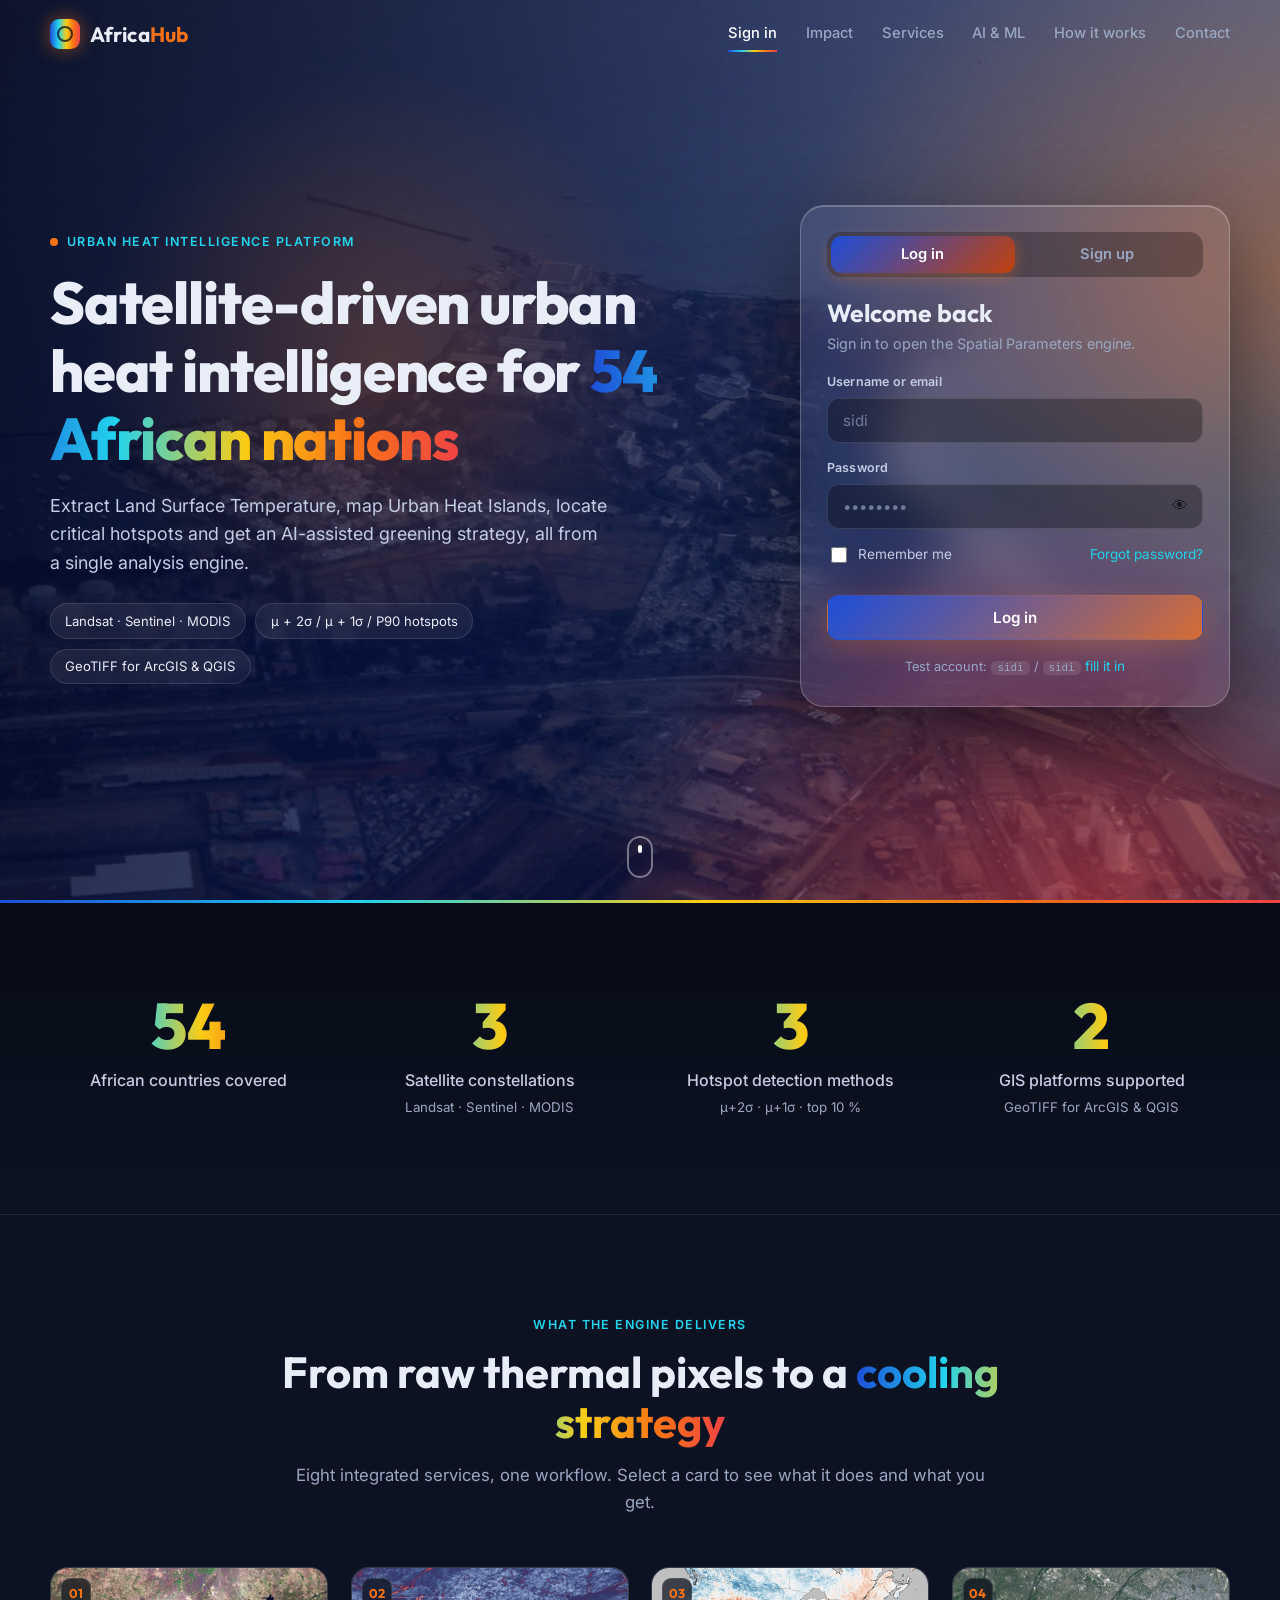
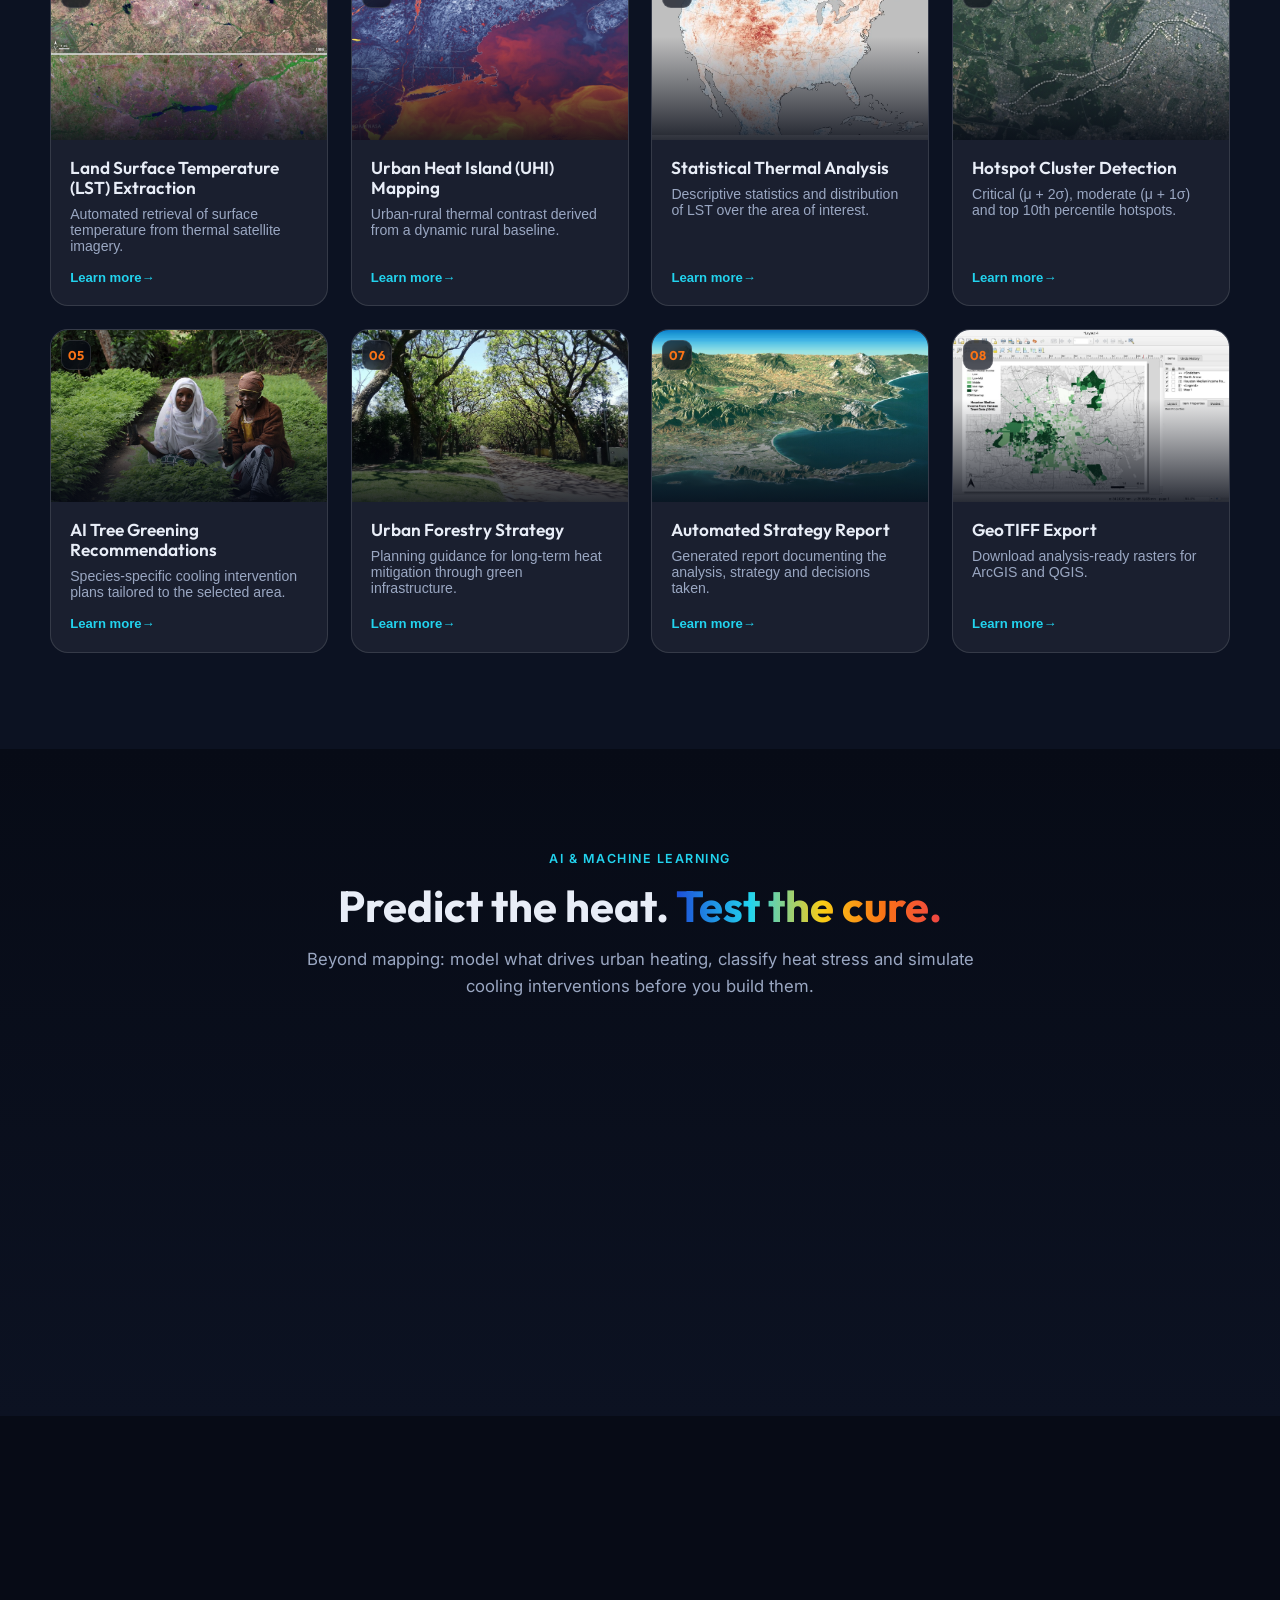
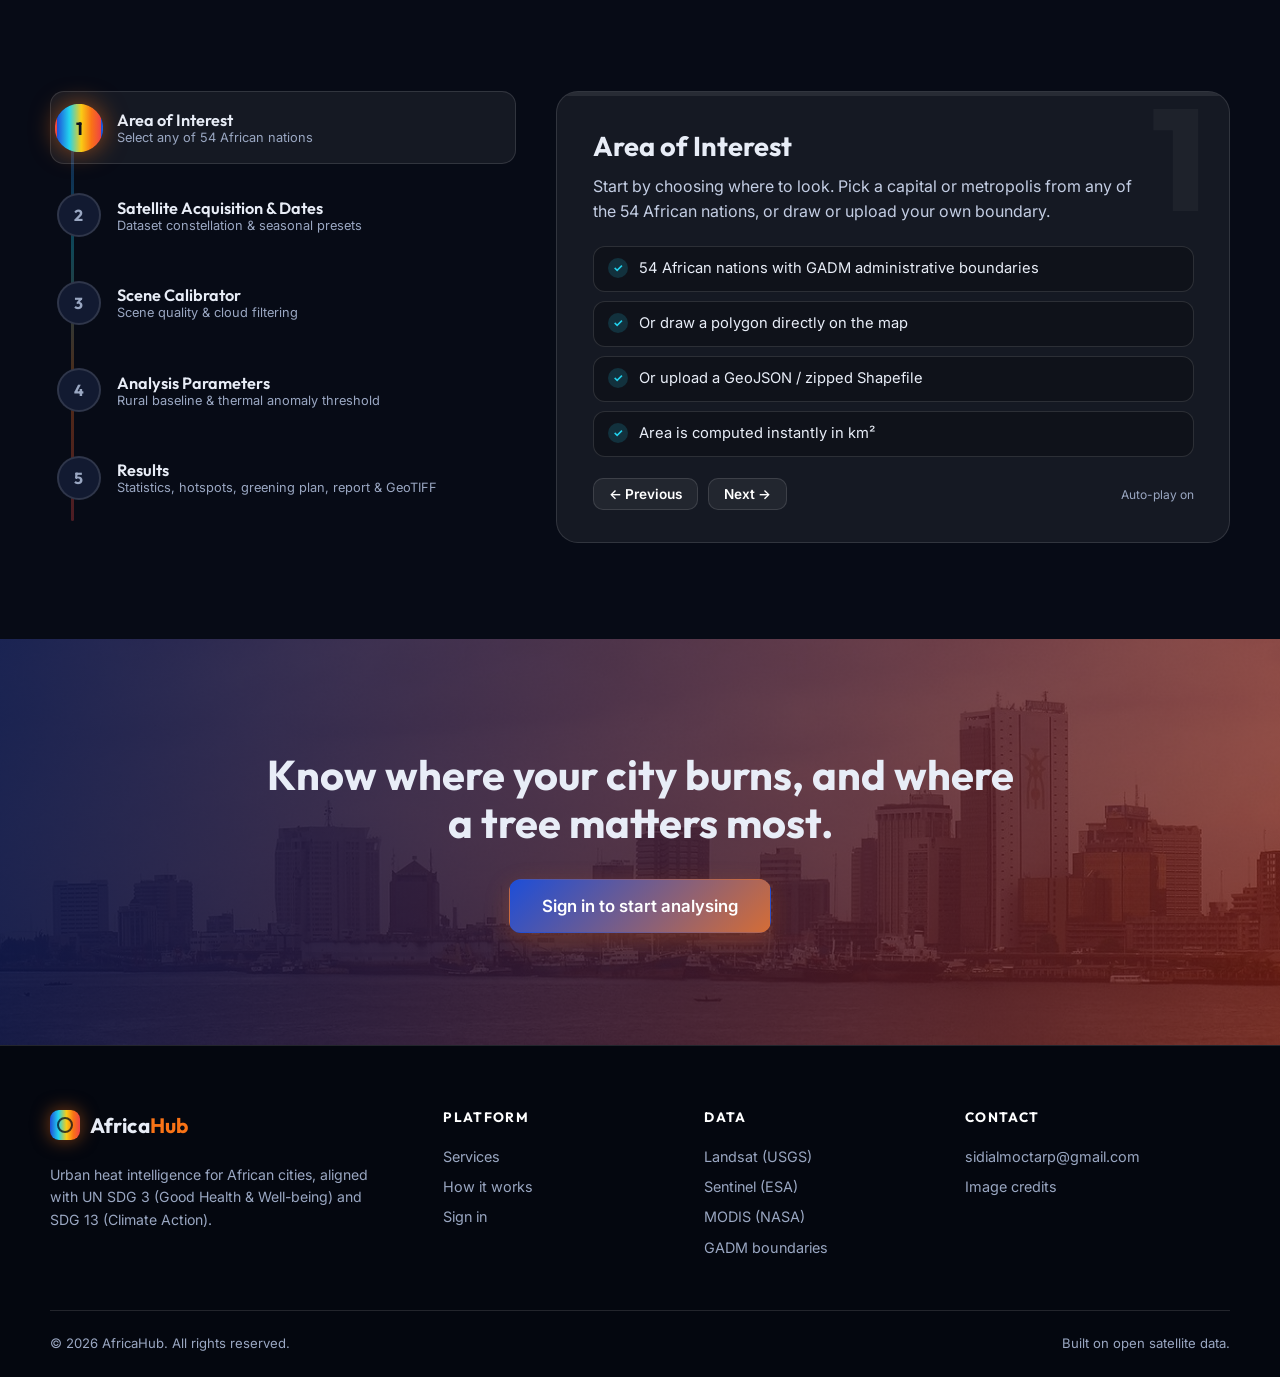
==== index.html @ 5e920acd "Initial commit: AfricaHub urban heat intelligence platform Landing + login (index.html), main app (a" ====
<!DOCTYPE html>
<html lang="en">
<head>
  <meta charset="UTF-8">
  <meta name="viewport" content="width=device-width, initial-scale=1.0">
  <title>AfricaHub | Urban Heat Intelligence Platform</title>
  <meta name="description" content="Satellite-driven urban heat intelligence for 54 African nations: LST, UHI mapping, hotspot detection, AI greening plans and GeoTIFF export.">

  <link rel="preconnect" href="https://fonts.googleapis.com">
  <link rel="preconnect" href="https://fonts.gstatic.com" crossorigin>
  <link href="https://fonts.googleapis.com/css2?family=Outfit:wght@300;400;500;600;700;800&family=Inter:wght@300;400;500;600&display=swap" rel="stylesheet">

  <link rel="stylesheet" href="css/landing.css">
</head>
<body>

  <!-- ====================== STICKY NAVIGATION ====================== -->
  <header class="nav" id="nav">
    <div class="nav-inner">
      <a href="#home" class="brand" aria-label="AfricaHub home">
        <span class="brand-mark"></span>
        <span class="brand-name">Africa<b>Hub</b></span>
      </a>
      <nav class="nav-links" id="nav-links" aria-label="Main">
        <a href="#home" data-spy="home">Sign in</a>
        <a href="#impact" data-spy="impact">Impact</a>
        <a href="#services" data-spy="services">Services</a>
        <a href="#ai" data-spy="ai">AI &amp; ML</a>
        <a href="#how" data-spy="how">How it works</a>
        <a href="#contact" data-spy="contact">Contact</a>
        <a href="app.html" class="btn btn-sm nav-open" id="nav-open" hidden>Open the app →</a>
      </nav>
      <button class="nav-toggle" id="nav-toggle" aria-label="Toggle menu" aria-expanded="false"><span></span><span></span><span></span></button>
    </div>
  </header>

  <!-- ====================== HERO + AUTHENTICATION ====================== -->
  <section class="hero" id="home">
    <div class="hero-bg" id="hero-bg" style="background-image:url('images/login-bg.jpg')"></div>
    <div class="hero-heat"></div>
    <div class="hero-glow" id="hero-glow"></div>

    <div class="hero-inner">
      <div class="hero-copy">
        <span class="eyebrow"><i class="pulse"></i> Urban Heat Intelligence Platform</span>
        <h1>Satellite-driven urban heat intelligence for <span class="heat-text">54 African nations</span></h1>
        <p class="lead">Extract Land Surface Temperature, map Urban Heat Islands, locate critical hotspots and get an AI-assisted greening strategy, all from a single analysis engine.</p>
        <ul class="hero-points">
          <li>Landsat · Sentinel · MODIS</li>
          <li>μ + 2σ / μ + 1σ / P90 hotspots</li>
          <li>GeoTIFF for ArcGIS &amp; QGIS</li>
        </ul>
      </div>

      <!-- Glassmorphism auth card -->
      <div class="auth-card" id="auth-card">
        <div class="auth-tabs" role="tablist">
          <button class="auth-tab active" role="tab" data-tab="login" aria-selected="true">Log in</button>
          <button class="auth-tab" role="tab" data-tab="signup" aria-selected="false">Sign up</button>
          <span class="auth-tab-ink" id="tab-ink"></span>
        </div>

        <div class="auth-panels" id="auth-panels">

          <!-- LOG IN -->
          <form class="auth-panel active" id="login-form" data-panel="login" novalidate autocomplete="on">
            <h2>Welcome back</h2>
            <p class="auth-sub">Sign in to open the Spatial Parameters engine.</p>

            <label class="field">
              <span>Username or email</span>
              <input type="text" id="login-id" autocomplete="username" placeholder="sidi" required>
            </label>
            <label class="field">
              <span>Password</span>
              <div class="pw-wrap">
                <input type="password" id="login-pw" autocomplete="current-password" placeholder="••••••••" required>
                <button type="button" class="pw-eye" data-eye="login-pw" aria-label="Show password">👁</button>
              </div>
            </label>

            <div class="row-between">
              <label class="check"><input type="checkbox" id="login-remember"><span>Remember me</span></label>
              <button type="button" class="link" id="forgot-open">Forgot password?</button>
            </div>

            <div class="form-msg" id="login-msg" role="alert" aria-live="polite"></div>
            <button type="submit" class="btn btn-primary btn-block" id="login-btn"><span class="btn-label">Log in</span><i class="btn-spin"></i></button>
            <p class="hint">Test account: <code>sidi</code> / <code>sidi</code> <button type="button" class="link" id="fill-demo">fill it in</button></p>
          </form>

          <!-- SIGN UP -->
          <form class="auth-panel" id="signup-form" data-panel="signup" novalidate autocomplete="on">
            <h2>Create your account</h2>
            <p class="auth-sub">Free access to the thermal analysis engine.</p>

            <label class="field">
              <span>Username</span>
              <input type="text" id="su-user" autocomplete="username" placeholder="3+ letters, numbers, . _ -">
              <small class="field-msg" id="su-user-msg"></small>
            </label>
            <label class="field">
              <span>Email</span>
              <input type="email" id="su-email" autocomplete="email" placeholder="you@organisation.org">
              <small class="field-msg" id="su-email-msg"></small>
            </label>
            <label class="field">
              <span>Password</span>
              <div class="pw-wrap">
                <input type="password" id="su-pw" autocomplete="new-password" placeholder="Min. 8 characters">
                <button type="button" class="pw-eye" data-eye="su-pw" aria-label="Show password">👁</button>
              </div>
              <div class="meter" aria-hidden="true"><i></i><i></i><i></i><i></i></div>
              <small class="field-msg" id="su-pw-msg">Use 8+ characters with upper/lower case, a number and a symbol.</small>
            </label>
            <label class="field">
              <span>Confirm password</span>
              <div class="pw-wrap">
                <input type="password" id="su-pw2" autocomplete="new-password" placeholder="Repeat password">
                <button type="button" class="pw-eye" data-eye="su-pw2" aria-label="Show password">👁</button>
              </div>
              <small class="field-msg" id="su-pw2-msg"></small>
            </label>

            <div class="form-msg" id="signup-msg" role="alert" aria-live="polite"></div>
            <button type="submit" class="btn btn-primary btn-block" id="signup-btn" disabled><span class="btn-label">Create account</span><i class="btn-spin"></i></button>
          </form>

          <!-- FORGOT PASSWORD -->
          <form class="auth-panel" id="forgot-form" data-panel="forgot" novalidate>
            <h2>Reset password</h2>
            <p class="auth-sub">Enter your account email and we'll send reset instructions.</p>
            <label class="field">
              <span>Email</span>
              <input type="email" id="forgot-email" placeholder="you@organisation.org" autocomplete="email">
            </label>
            <div class="form-msg" id="forgot-msg" role="alert" aria-live="polite"></div>
            <button type="submit" class="btn btn-primary btn-block"><span class="btn-label">Send reset link</span></button>
            <button type="button" class="link center" id="forgot-back">← Back to log in</button>
            <p class="hint">Demo build: no email server is connected, so no message is actually sent.</p>
          </form>

        </div>
      </div>
    </div>

    <a href="#impact" class="scroll-cue" aria-label="Scroll to content"><span></span></a>
  </section>

  <!-- ====================== KEY FIGURES ====================== -->
  <section class="stats" id="impact">
    <div class="wrap">
      <div class="stat-grid">
        <div class="stat reveal">
          <div class="stat-num"><span data-count="54">0</span></div>
          <div class="stat-label">African countries covered</div>
        </div>
        <div class="stat reveal" style="--d:.1s">
          <div class="stat-num"><span data-count="3">0</span></div>
          <div class="stat-label">Satellite constellations<br><small>Landsat · Sentinel · MODIS</small></div>
        </div>
        <div class="stat reveal" style="--d:.2s">
          <div class="stat-num"><span data-count="3">0</span></div>
          <div class="stat-label">Hotspot detection methods<br><small>μ+2σ · μ+1σ · top 10 %</small></div>
        </div>
        <div class="stat reveal" style="--d:.3s">
          <div class="stat-num"><span data-count="2">0</span></div>
          <div class="stat-label">GIS platforms supported<br><small>GeoTIFF for ArcGIS &amp; QGIS</small></div>
        </div>
      </div>
    </div>
  </section>

  <!-- ====================== SERVICES ====================== -->
  <section class="section" id="services">
    <div class="wrap">
      <div class="section-head reveal">
        <span class="eyebrow">What the engine delivers</span>
        <h2>From raw thermal pixels to a <span class="heat-text">cooling strategy</span></h2>
        <p>Eight integrated services, one workflow. Select a card to see what it does and what you get.</p>
      </div>
      <div class="cards" id="cards"><!-- cards injected by js/landing.js from the SERVICES list --></div>
    </div>
  </section>

  <!-- Service detail dialog -->
  <div class="modal" id="svc-modal" aria-hidden="true">
    <div class="modal-card" role="dialog" aria-modal="true" aria-labelledby="svc-title">
      <button class="modal-close" id="svc-close" aria-label="Close">✕</button>
      <div class="modal-img" id="svc-img"></div>
      <div class="modal-body">
        <span class="chip" id="svc-chip"></span>
        <h3 id="svc-title"></h3>
        <p id="svc-desc"></p>
        <ul id="svc-list"></ul>
        <a href="#home" class="btn btn-primary" id="svc-cta">Try it in the app</a>
      </div>
    </div>
  </div>

  <!-- ====================== AI / ML HEAT MODELLING ====================== -->
  <section class="section" id="ai">
    <div class="wrap">
      <div class="section-head reveal">
        <span class="eyebrow">AI &amp; machine learning</span>
        <h2>Predict the heat. <span class="heat-text">Test the cure.</span></h2>
        <p>Beyond mapping: model what drives urban heating, classify heat stress and simulate cooling interventions before you build them.</p>
      </div>
      <div class="ai-grid">
        <article class="ai-card reveal">
          <h3>Heat stress zones</h3>
          <p>Predicted land surface temperature on a 100 m grid, classified into 5 heat-stress levels and shown on an interactive map.</p>
          <div class="ai-ramp"><i style="background:#2563eb"></i><i style="background:#22d3ee"></i><i style="background:#facc15"></i><i style="background:#f97316"></i><i style="background:#ef4444"></i></div>
        </article>
        <article class="ai-card reveal" style="--d:.08s">
          <h3>Driver explainability</h3>
          <p>See which factors push temperature up or down: NDVI, NDBI, air temperature, elevation, slope and population density.</p>
        </article>
        <article class="ai-card reveal" style="--d:.16s">
          <h3>Cooling scenario simulator</h3>
          <p>Add tree canopy, cool roofs or shade, then read the temperature drop and people relieved. An optimiser finds the best mix for your budget.</p>
        </article>
        <article class="ai-card reveal" style="--d:.24s">
          <h3>Open data foundation</h3>
          <p>Landsat 8/9 LST, Sentinel-2 indices, ERA5-Land weather, SRTM terrain and WorldPop population.</p>
        </article>
      </div>
      <div class="ai-chips reveal">
        <span>Random Forest Regressor</span><span>100 m grid</span><span>LST target</span><span>6 predictors</span><span>CSV export</span>
      </div>
    </div>
  </section>

  <!-- ====================== HOW IT WORKS ====================== -->
  <section class="section section-dark" id="how">
    <div class="wrap">
      <div class="section-head reveal">
        <span class="eyebrow">Mirrors the app workflow</span>
        <h2>Five steps from <span class="heat-text">area</span> to <span class="heat-text">answer</span></h2>
        <p>The same five stages you will find in the Spatial Parameters panel once you sign in.</p>
      </div>

      <div class="timeline reveal" id="timeline">
        <ol class="steps" id="steps"></ol>
        <div class="step-panel" id="step-panel" aria-live="polite">
          <div class="step-progress"><i id="step-bar"></i></div>
          <div class="step-panel-body">
            <span class="step-big" id="sp-num">1</span>
            <h3 id="sp-title"></h3>
            <p id="sp-desc"></p>
            <ul id="sp-list"></ul>
            <div class="step-nav">
              <button class="btn btn-ghost btn-sm" id="sp-prev">← Previous</button>
              <button class="btn btn-ghost btn-sm" id="sp-next">Next →</button>
              <span class="step-auto" id="sp-auto">Auto-play on</span>
            </div>
          </div>
        </div>
      </div>
    </div>
  </section>

  <!-- ====================== CALL TO ACTION ====================== -->
  <section class="cta">
    <div class="cta-bg" style="background-image:url('images/city-lagos.jpg')"></div>
    <div class="cta-shade"></div>
    <div class="wrap cta-inner reveal">
      <h2>Know where your city burns, and where a tree matters most.</h2>
      <a href="#home" class="btn btn-primary btn-lg" id="cta-signin">Sign in to start analysing</a>
    </div>
  </section>

  <!-- ====================== FOOTER ====================== -->
  <footer class="footer" id="contact">
    <div class="wrap footer-grid">
      <div>
        <a href="#home" class="brand"><span class="brand-mark"></span><span class="brand-name">Africa<b>Hub</b></span></a>
        <p class="footer-about">Urban heat intelligence for African cities, aligned with UN SDG 3 (Good Health &amp; Well-being) and SDG 13 (Climate Action).</p>
      </div>
      <div>
        <h4>Platform</h4>
        <a href="#services">Services</a>
        <a href="#how">How it works</a>
        <a href="#home">Sign in</a>
      </div>
      <div>
        <h4>Data</h4>
        <a href="https://www.usgs.gov/landsat-missions" target="_blank" rel="noopener">Landsat (USGS)</a>
        <a href="https://sentinel.esa.int/" target="_blank" rel="noopener">Sentinel (ESA)</a>
        <a href="https://modis.gsfc.nasa.gov/" target="_blank" rel="noopener">MODIS (NASA)</a>
        <a href="https://gadm.org/" target="_blank" rel="noopener">GADM boundaries</a>
      </div>
      <div>
        <h4>Contact</h4>
        <a href="mailto:sidialmoctarp@gmail.com">sidialmoctarp@gmail.com</a>
        <a href="images/CREDITS.md" target="_blank" rel="noopener">Image credits</a>
      </div>
    </div>
    <div class="wrap footer-base">
      <span>© <span id="year"></span> AfricaHub. All rights reserved.</span>
      <span>Built on open satellite data.</span>
    </div>
  </footer>

  <!-- Full-screen transition played after a successful login -->
  <div class="enter" id="enter" aria-hidden="true">
    <div class="enter-core">
      <div class="enter-ring"></div>
      <div class="enter-title">Initialising thermal engine</div>
      <div class="enter-sub" id="enter-sub">Authenticating…</div>
    </div>
  </div>

  <script src="js/auth.js"></script>
  <script src="js/landing.js"></script>
</body>
</html>
---- css/landing.css ----
/* ==========================================================================
   AfricaHub – landing + authentication styles
   Palette: thermal map (deep blue → cyan → orange → red) on a dark base.
   ========================================================================== */

:root {
  --bg: #070b16;
  --bg-2: #0c1222;
  --panel: rgba(255, 255, 255, 0.06);
  --line: rgba(255, 255, 255, 0.12);
  --text: #e8edf7;
  --muted: #9aa7c2;
  --blue: #1d4ed8;
  --cyan: #22d3ee;
  --orange: #f97316;
  --red: #ef4444;
  --ok: #22c55e;
  --heat: linear-gradient(90deg, #1d4ed8 0%, #22d3ee 28%, #facc15 55%, #f97316 78%, #ef4444 100%);
  --radius: 18px;
  --font-head: 'Outfit', system-ui, sans-serif;
  --font-body: 'Inter', system-ui, sans-serif;
  --nav-h: 68px;
}

*, *::before, *::after { box-sizing: border-box; }
html { scroll-behavior: smooth; scroll-padding-top: var(--nav-h); }
body {
  margin: 0; background: var(--bg); color: var(--text);
  font-family: var(--font-body); line-height: 1.6; -webkit-font-smoothing: antialiased;
  overflow-x: hidden;
}
img { max-width: 100%; display: block; }
a { color: inherit; text-decoration: none; }
h1, h2, h3, h4 { font-family: var(--font-head); line-height: 1.15; margin: 0; }
p { margin: 0; }
code { background: rgba(255,255,255,.1); padding: 1px 6px; border-radius: 5px; font-size: .85em; }
.wrap { width: min(1180px, 100% - 32px); margin-inline: auto; }
[hidden] { display: none !important; }

.heat-text { background: var(--heat); -webkit-background-clip: text; background-clip: text; color: transparent; }
.eyebrow {
  display: inline-flex; align-items: center; gap: .55rem; font-size: .78rem; font-weight: 600;
  letter-spacing: .12em; text-transform: uppercase; color: var(--cyan);
}
.pulse { width: 8px; height: 8px; border-radius: 50%; background: var(--orange); box-shadow: 0 0 0 0 rgba(249,115,22,.7); animation: pulse 2s infinite; }
@keyframes pulse { 70% { box-shadow: 0 0 0 10px rgba(249,115,22,0); } 100% { box-shadow: 0 0 0 0 rgba(249,115,22,0); } }

/* ---------- Buttons ---------- */
.btn {
  display: inline-flex; align-items: center; justify-content: center; gap: .5rem;
  padding: .75rem 1.4rem; border-radius: 12px; border: 1px solid transparent;
  font: 600 .95rem var(--font-body); color: #fff; cursor: pointer;
  transition: transform .2s, box-shadow .2s, background .2s, border-color .2s;
}
.btn-primary { background: linear-gradient(135deg, #1d4ed8, #f97316 120%); box-shadow: 0 8px 24px rgba(249,115,22,.25); }
.btn-primary:hover:not(:disabled) { transform: translateY(-2px); box-shadow: 0 12px 30px rgba(249,115,22,.4); }
.btn:disabled { opacity: .5; cursor: not-allowed; }
.btn-ghost { background: var(--panel); border-color: var(--line); }
.btn-ghost:hover { border-color: var(--cyan); }
.btn-sm { padding: .45rem .95rem; font-size: .85rem; border-radius: 10px; }
.btn-lg { padding: 1rem 2rem; font-size: 1.05rem; }
.btn-block { width: 100%; }
.btn-spin { display: none; width: 16px; height: 16px; border: 2px solid rgba(255,255,255,.4); border-top-color: #fff; border-radius: 50%; animation: spin .7s linear infinite; }
.btn.loading .btn-spin { display: inline-block; }
@keyframes spin { to { transform: rotate(360deg); } }
.link { background: none; border: 0; padding: 0; color: var(--cyan); font: inherit; font-size: .85rem; cursor: pointer; }
.link:hover { text-decoration: underline; }
.link.center { display: block; margin: 1rem auto 0; }

/* ---------- Navigation ---------- */
.nav { position: fixed; inset: 0 0 auto 0; height: var(--nav-h); z-index: 50; transition: background .3s, box-shadow .3s, backdrop-filter .3s; }
.nav.scrolled { background: rgba(7,11,22,.82); backdrop-filter: blur(14px); box-shadow: 0 1px 0 var(--line); }
.nav-inner { width: min(1180px, 100% - 32px); height: 100%; margin-inline: auto; display: flex; align-items: center; justify-content: space-between; }
.brand { display: inline-flex; align-items: center; gap: .6rem; }
.brand-mark { width: 30px; height: 30px; border-radius: 9px; background: var(--heat); box-shadow: 0 0 18px rgba(249,115,22,.5); position: relative; }
.brand-mark::after { content: ""; position: absolute; inset: 7px; border-radius: 50%; border: 2px solid rgba(7,11,22,.75); }
.brand-name { font: 700 1.3rem var(--font-head); letter-spacing: .01em; }
.brand-name b { color: var(--orange); font-weight: 700; }
.nav-links { display: flex; align-items: center; gap: 1.8rem; }
.nav-links a:not(.btn) { font-size: .92rem; font-weight: 500; color: var(--muted); position: relative; transition: color .2s; }
.nav-links a:not(.btn)::after { content: ""; position: absolute; left: 0; right: 0; bottom: -6px; height: 2px; background: var(--heat); transform: scaleX(0); transform-origin: left; transition: transform .3s; }
.nav-links a:not(.btn):hover, .nav-links a.active { color: #fff; }
.nav-links a:not(.btn):hover::after, .nav-links a.active::after { transform: scaleX(1); }
.nav-toggle { display: none; width: 42px; height: 42px; background: var(--panel); border: 1px solid var(--line); border-radius: 10px; cursor: pointer; flex-direction: column; gap: 5px; align-items: center; justify-content: center; }
.nav-toggle span { width: 18px; height: 2px; background: #fff; transition: transform .3s, opacity .3s; }
.nav-toggle[aria-expanded="true"] span:nth-child(1) { transform: translateY(7px) rotate(45deg); }
.nav-toggle[aria-expanded="true"] span:nth-child(2) { opacity: 0; }
.nav-toggle[aria-expanded="true"] span:nth-child(3) { transform: translateY(-7px) rotate(-45deg); }

/* ---------- Hero ---------- */
.hero { position: relative; min-height: 100vh; min-height: 100svh; display: flex; align-items: center; padding: calc(var(--nav-h) + 24px) 0 80px; overflow: hidden; isolation: isolate; }
.hero-bg { position: absolute; inset: -8% 0; background-size: cover; background-position: center; z-index: -4; will-change: transform; filter: saturate(.9) contrast(1.05); }
.hero-heat {
  position: absolute; inset: 0; z-index: -3;
  background:
    radial-gradient(60% 70% at 85% 100%, rgba(239,68,68,.55), transparent 65%),
    radial-gradient(55% 60% at 100% 30%, rgba(249,115,22,.35), transparent 70%),
    linear-gradient(115deg, rgba(5,10,35,.94) 0%, rgba(8,20,70,.82) 45%, rgba(10,25,80,.55) 100%);
  animation: heat-drift 14s ease-in-out infinite alternate;
}
@keyframes heat-drift { to { filter: hue-rotate(-14deg) brightness(1.08); } }
.hero-glow { position: absolute; inset: 0; z-index: -2; pointer-events: none; background: radial-gradient(420px circle at var(--mx, 30%) var(--my, 40%), rgba(249,115,22,.22), transparent 70%); transition: background .15s; }
.hero-inner { width: min(1180px, 100% - 32px); margin-inline: auto; display: grid; grid-template-columns: 1.1fr .9fr; gap: 3.5rem; align-items: center; }
.hero-copy h1 { font-size: clamp(2.2rem, 4.6vw, 3.8rem); font-weight: 800; margin: 1rem 0 1.2rem; letter-spacing: -.02em; }
.lead { font-size: 1.12rem; color: #c3cde3; max-width: 560px; }
.hero-points { list-style: none; padding: 0; margin: 1.6rem 0 0; display: flex; flex-wrap: wrap; gap: .6rem; }
.hero-points li { padding: .4rem .9rem; border-radius: 999px; background: var(--panel); border: 1px solid var(--line); font-size: .82rem; backdrop-filter: blur(6px); }
.scroll-cue { position: absolute; bottom: 22px; left: 50%; width: 26px; height: 42px; margin-left: -13px; border: 2px solid rgba(255,255,255,.4); border-radius: 14px; }
.scroll-cue span { position: absolute; top: 7px; left: 50%; width: 4px; height: 8px; margin-left: -2px; border-radius: 2px; background: #fff; animation: cue 1.6s infinite; }
@keyframes cue { 0% { opacity: 1; transform: translateY(0); } 100% { opacity: 0; transform: translateY(14px); } }

/* ---------- Auth card (glassmorphism) ---------- */
.auth-card {
  width: min(430px, 100%); justify-self: end; padding: 1.6rem 1.6rem 1.8rem;
  background: rgba(255,255,255,.08); border: 1px solid rgba(255,255,255,.22);
  border-radius: 24px; backdrop-filter: blur(22px) saturate(140%); -webkit-backdrop-filter: blur(22px) saturate(140%);
  box-shadow: 0 30px 80px rgba(0,0,0,.45), inset 0 1px 0 rgba(255,255,255,.25);
}
.auth-card.shake { animation: shake .45s; }
@keyframes shake { 20%,60% { transform: translateX(-9px); } 40%,80% { transform: translateX(9px); } }
.auth-tabs { position: relative; display: grid; grid-template-columns: 1fr 1fr; padding: 4px; background: rgba(0,0,0,.28); border-radius: 14px; margin-bottom: 1.4rem; }
.auth-tab { position: relative; z-index: 1; padding: .6rem; background: none; border: 0; color: var(--muted); font: 600 .92rem var(--font-body); cursor: pointer; transition: color .3s; }
.auth-tab.active { color: #fff; }
.auth-tab-ink { position: absolute; top: 4px; bottom: 4px; left: 4px; width: calc(50% - 4px); border-radius: 11px; background: linear-gradient(135deg, #1d4ed8, #c2410c); box-shadow: 0 4px 16px rgba(249,115,22,.35); transition: transform .45s cubic-bezier(.65,0,.25,1); }
.auth-tabs.signup .auth-tab-ink { transform: translateX(100%); }
.auth-tabs.hide { display: none; }

.auth-panels { position: relative; transition: height .4s ease; }
.auth-panel { display: none; opacity: 0; transform: translateX(24px); }
.auth-panel.active { display: block; animation: panel-in .45s cubic-bezier(.2,.8,.2,1) forwards; }
.auth-panel.from-left.active { animation-name: panel-in-left; }
@keyframes panel-in { from { opacity: 0; transform: translateX(26px); } to { opacity: 1; transform: none; } }
@keyframes panel-in-left { from { opacity: 0; transform: translateX(-26px); } to { opacity: 1; transform: none; } }
.auth-panel h2 { font-size: 1.55rem; }
.auth-sub { color: var(--muted); font-size: .9rem; margin: .25rem 0 1.1rem; }

.field { display: block; margin-bottom: .95rem; }
.field > span { display: block; font-size: .78rem; font-weight: 600; color: #c3cde3; margin-bottom: .35rem; letter-spacing: .02em; }
.field input[type=text], .field input[type=email], .field input[type=password] {
  width: 100%; padding: .75rem .95rem; color: #fff; font: .95rem var(--font-body);
  background: rgba(0,0,0,.3); border: 1px solid var(--line); border-radius: 12px; outline: none;
  transition: border-color .2s, box-shadow .2s, background .2s;
}
.field input::placeholder { color: #6e7b98; }
.field input:focus { border-color: var(--cyan); box-shadow: 0 0 0 3px rgba(34,211,238,.18); background: rgba(0,0,0,.4); }
.field input.valid   { border-color: var(--ok); }
.field input.invalid { border-color: var(--red); }
.pw-wrap { position: relative; }
.pw-wrap input { padding-right: 2.8rem; }
.pw-eye { position: absolute; right: 6px; top: 50%; transform: translateY(-50%); width: 34px; height: 34px; background: none; border: 0; cursor: pointer; opacity: .6; font-size: 1rem; }
.pw-eye:hover, .pw-eye.on { opacity: 1; }
.field-msg { display: block; min-height: 1.1em; margin-top: .3rem; font-size: .75rem; color: var(--muted); }
.field-msg.bad { color: #fca5a5; }
.field-msg.good { color: #86efac; }

.meter { display: grid; grid-template-columns: repeat(4, 1fr); gap: 5px; margin-top: .5rem; }
.meter i { height: 5px; border-radius: 3px; background: rgba(255,255,255,.14); transition: background .3s; }
.meter[data-s="1"] i:nth-child(-n+1) { background: var(--red); }
.meter[data-s="2"] i:nth-child(-n+2) { background: var(--orange); }
.meter[data-s="3"] i:nth-child(-n+3) { background: #facc15; }
.meter[data-s="4"] i:nth-child(-n+4) { background: var(--ok); }

.row-between { display: flex; justify-content: space-between; align-items: center; margin: .2rem 0 1rem; gap: .5rem; }
.check { display: inline-flex; align-items: center; gap: .5rem; font-size: .85rem; color: #c3cde3; cursor: pointer; }
.check input { accent-color: var(--orange); width: 16px; height: 16px; }
.form-msg { min-height: 0; margin-bottom: .8rem; padding: 0; border-radius: 10px; font-size: .85rem; max-height: 0; overflow: hidden; opacity: 0; transition: all .3s; }
.form-msg.show { max-height: 90px; opacity: 1; padding: .6rem .85rem; }
.form-msg.err { background: rgba(239,68,68,.16); border: 1px solid rgba(239,68,68,.5); color: #fecaca; }
.form-msg.ok  { background: rgba(34,197,94,.14); border: 1px solid rgba(34,197,94,.5); color: #bbf7d0; }
.hint { margin-top: 1rem; text-align: center; font-size: .8rem; color: var(--muted); }

/* ---------- Stats ---------- */
.stats { position: relative; padding: 4.5rem 0; background: linear-gradient(180deg, var(--bg) 0%, var(--bg-2) 100%); border-bottom: 1px solid var(--line); }
.stats::before { content: ""; position: absolute; inset: 0 0 auto 0; height: 3px; background: var(--heat); }
.stat-grid { display: grid; grid-template-columns: repeat(4, 1fr); gap: 1.5rem; }
.stat { text-align: center; padding: 1.4rem 1rem; border-radius: var(--radius); }
.stat-num { font: 800 clamp(2.8rem, 5vw, 4.2rem)/1 var(--font-head); background: var(--heat); -webkit-background-clip: text; background-clip: text; color: transparent; }
.stat-label { margin-top: .6rem; color: #c3cde3; font-weight: 500; }
.stat-label small { color: var(--muted); font-weight: 400; }

/* ---------- Sections ---------- */
.section { padding: 6rem 0; background: var(--bg-2); }
.section-dark { background: var(--bg); }
.section-head { max-width: 720px; margin: 0 auto 3.2rem; text-align: center; }
.section-head h2 { font-size: clamp(1.9rem, 3.4vw, 2.8rem); font-weight: 700; margin: .7rem 0 .9rem; }
.section-head p { color: var(--muted); font-size: 1.05rem; }

/* scroll reveal */
.reveal { opacity: 0; transform: translateY(34px); transition: opacity .8s cubic-bezier(.2,.8,.2,1) var(--d, 0s), transform .8s cubic-bezier(.2,.8,.2,1) var(--d, 0s); }
.reveal.in { opacity: 1; transform: none; }

/* ---------- Service cards ---------- */
.cards { display: grid; grid-template-columns: repeat(4, 1fr); gap: 1.4rem; }
.card {
  position: relative; display: flex; flex-direction: column; text-align: left; padding: 0; cursor: pointer; color: inherit;
  background: var(--panel); border: 1px solid var(--line); border-radius: var(--radius); overflow: hidden;
  transition: transform .35s cubic-bezier(.2,.8,.2,1), box-shadow .35s, border-color .35s;
}
.card:hover, .card:focus-visible { transform: translateY(-10px); border-color: rgba(249,115,22,.7); box-shadow: 0 24px 50px rgba(0,0,0,.5), 0 0 40px rgba(249,115,22,.18); outline: none; }
.card-img { position: relative; aspect-ratio: 16/10; overflow: hidden; background: #0a1230; }
.card-img img { width: 100%; height: 100%; object-fit: cover; transition: transform .8s cubic-bezier(.2,.8,.2,1), filter .5s; filter: saturate(.85); }
.card:hover .card-img img { transform: scale(1.12); filter: saturate(1.15); }
.card-img::after { content: ""; position: absolute; inset: 0; background: linear-gradient(180deg, transparent 40%, rgba(7,11,22,.85)); }
.card-idx { position: absolute; top: 10px; left: 10px; z-index: 1; width: 30px; height: 30px; display: grid; place-items: center; border-radius: 9px; background: rgba(7,11,22,.7); border: 1px solid var(--line); font: 700 .8rem var(--font-head); color: var(--orange); backdrop-filter: blur(6px); }
.card-body { padding: 1.1rem 1.2rem 1.3rem; display: flex; flex-direction: column; gap: .5rem; flex: 1; }
.card-body h3 { font-size: 1.08rem; font-weight: 600; }
.card-body p { color: var(--muted); font-size: .88rem; }
.card-more { margin-top: auto; padding-top: .5rem; font-size: .82rem; font-weight: 600; color: var(--cyan); }
.card-more::after { content: " →"; display: inline-block; transition: transform .3s; }
.card:hover .card-more::after { transform: translateX(6px); }
.card::before { content: ""; position: absolute; left: 0; right: 0; bottom: 0; height: 3px; background: var(--heat); transform: scaleX(0); transform-origin: left; transition: transform .5s; z-index: 2; }
.card:hover::before { transform: scaleX(1); }

/* ---------- Service modal ---------- */
.modal { position: fixed; inset: 0; z-index: 80; display: grid; place-items: center; padding: 16px; background: rgba(3,6,14,.78); backdrop-filter: blur(8px); opacity: 0; visibility: hidden; transition: opacity .3s, visibility .3s; }
.modal.open { opacity: 1; visibility: visible; }
.modal-card { position: relative; width: min(860px, 100%); max-height: 92vh; overflow: auto; display: grid; grid-template-columns: 1fr 1.1fr; background: #0d1426; border: 1px solid var(--line); border-radius: 22px; box-shadow: 0 40px 100px rgba(0,0,0,.6); transform: translateY(30px) scale(.96); transition: transform .4s cubic-bezier(.2,.8,.2,1); }
.modal.open .modal-card { transform: none; }
.modal-img { min-height: 280px; background-size: cover; background-position: center; }
.modal-body { padding: 2rem 1.8rem; display: flex; flex-direction: column; gap: .8rem; align-items: flex-start; }
.modal-body h3 { font-size: 1.5rem; }
.modal-body p { color: #c3cde3; }
.modal-body ul { margin: 0 0 .6rem; padding-left: 1.1rem; color: var(--muted); font-size: .92rem; }
.modal-body li { margin-bottom: .3rem; }
.modal-body li::marker { color: var(--orange); }
.chip { font-size: .72rem; font-weight: 700; letter-spacing: .1em; text-transform: uppercase; padding: .25rem .65rem; border-radius: 999px; background: rgba(249,115,22,.15); color: #fdba74; border: 1px solid rgba(249,115,22,.4); }
.modal-close { position: absolute; top: 12px; right: 12px; z-index: 2; width: 36px; height: 36px; border-radius: 50%; background: rgba(0,0,0,.55); border: 1px solid var(--line); color: #fff; cursor: pointer; }
.modal-close:hover { background: var(--red); }

/* ---------- Timeline ---------- */
.timeline { display: grid; grid-template-columns: .9fr 1.3fr; gap: 2.5rem; align-items: stretch; }
.steps { list-style: none; margin: 0; padding: 0; position: relative; display: flex; flex-direction: column; gap: .9rem; }
.steps::before { content: ""; position: absolute; left: 21px; top: 22px; bottom: 22px; width: 3px; border-radius: 2px; background: linear-gradient(180deg, var(--blue), var(--cyan), var(--orange), var(--red)); opacity: .3; }
.step-item { position: relative; display: flex; gap: 1rem; align-items: center; padding: .85rem 1rem .85rem .35rem; border-radius: 14px; border: 1px solid transparent; background: none; color: inherit; width: 100%; text-align: left; cursor: pointer; transition: background .3s, border-color .3s, transform .3s; }
.step-item:hover { background: var(--panel); transform: translateX(4px); }
.step-dot { flex: none; width: 44px; height: 44px; display: grid; place-items: center; border-radius: 50%; background: #121a31; border: 2px solid var(--line); font: 700 1rem var(--font-head); color: var(--muted); transition: all .35s; z-index: 1; }
.step-item.done .step-dot { border-color: var(--cyan); color: var(--cyan); }
.step-item.active { background: var(--panel); border-color: var(--line); }
.step-item.active .step-dot { background: var(--heat); border-color: transparent; color: #0a0f1f; box-shadow: 0 0 22px rgba(249,115,22,.55); transform: scale(1.1); }
.step-name { font: 600 1.02rem var(--font-head); }
.step-tag { display: block; font-size: .8rem; color: var(--muted); font-family: var(--font-body); font-weight: 400; }
.step-panel { position: relative; overflow: hidden; background: var(--panel); border: 1px solid var(--line); border-radius: 22px; }
.step-progress { height: 4px; background: rgba(255,255,255,.08); }
.step-progress i { display: block; height: 100%; width: 0; background: var(--heat); }
.step-panel-body { position: relative; padding: 2.2rem 2.2rem 2rem; }
.step-big { position: absolute; right: 1.4rem; top: -.6rem; font: 800 9rem/1 var(--font-head); color: rgba(255,255,255,.04); pointer-events: none; }
.step-panel h3 { font-size: 1.7rem; margin-bottom: .7rem; }
.step-panel p { color: #c3cde3; max-width: 560px; }
.step-panel ul { list-style: none; padding: 0; margin: 1.3rem 0; display: grid; gap: .55rem; }
.step-panel li { display: flex; gap: .7rem; align-items: flex-start; padding: .65rem .9rem; background: rgba(0,0,0,.25); border: 1px solid var(--line); border-radius: 12px; font-size: .92rem; }
.step-panel li::before { content: "✓"; flex: none; width: 20px; height: 20px; display: grid; place-items: center; border-radius: 50%; background: rgba(34,211,238,.16); color: var(--cyan); font-size: .72rem; font-weight: 700; margin-top: 1px; }
.step-panel-body.swap > * { animation: swap .5s cubic-bezier(.2,.8,.2,1) both; }
.step-panel-body.swap > *:nth-child(3) { animation-delay: .05s; } .step-panel-body.swap > *:nth-child(4) { animation-delay: .1s; } .step-panel-body.swap > *:nth-child(5) { animation-delay: .15s; }
@keyframes swap { from { opacity: 0; transform: translateY(14px); } to { opacity: 1; transform: none; } }
.step-nav { display: flex; align-items: center; gap: .6rem; }
.step-auto { margin-left: auto; font-size: .75rem; color: var(--muted); }

/* ---------- CTA ---------- */
.cta { position: relative; padding: 7rem 0; text-align: center; overflow: hidden; isolation: isolate; }
.cta-bg { position: absolute; inset: 0; z-index: -2; background-size: cover; background-position: center; }
.cta-shade { position: absolute; inset: 0; z-index: -1; background: linear-gradient(100deg, rgba(10,20,70,.92), rgba(120,30,20,.78)); }
.cta h2 { font-size: clamp(1.7rem, 3.4vw, 2.6rem); max-width: 760px; margin: 0 auto 2rem; }

/* ---------- Footer ---------- */
.footer { background: #04070f; border-top: 1px solid var(--line); padding-top: 4rem; }
.footer-grid { display: grid; grid-template-columns: 1.6fr 1fr 1fr 1.2fr; gap: 2.5rem; padding-bottom: 3rem; }
.footer h4 { font-size: .85rem; letter-spacing: .1em; text-transform: uppercase; margin-bottom: 1rem; color: #fff; }
.footer-grid a:not(.brand) { display: block; color: var(--muted); font-size: .9rem; padding: .22rem 0; transition: color .2s, transform .2s; }
.footer-grid a:not(.brand):hover { color: var(--orange); transform: translateX(4px); }
.footer-about { color: var(--muted); font-size: .88rem; margin-top: 1rem; max-width: 320px; }
.footer-base { display: flex; justify-content: space-between; gap: 1rem; flex-wrap: wrap; padding: 1.4rem 0; border-top: 1px solid var(--line); font-size: .82rem; color: var(--muted); }

/* ---------- Post-login transition ---------- */
.enter { position: fixed; inset: 0; z-index: 200; display: grid; place-items: center; pointer-events: none; visibility: hidden; background: radial-gradient(circle at 50% 50%, #1d4ed8 0%, #0a1233 55%, #070b16 100%); clip-path: circle(0% at var(--ex, 50%) var(--ey, 50%)); }
.enter.go { visibility: visible; pointer-events: all; animation: iris 1s cubic-bezier(.65,0,.25,1) forwards; }
@keyframes iris { to { clip-path: circle(150% at var(--ex, 50%) var(--ey, 50%)); } }
.enter::after { content: ""; position: absolute; inset: 0; background: var(--heat); opacity: 0; mix-blend-mode: screen; }
.enter.go::after { animation: wash 1.6s ease-in-out .5s forwards; }
@keyframes wash { 50% { opacity: .35; } 100% { opacity: 0; } }
.enter-core { position: relative; z-index: 1; text-align: center; opacity: 0; }
.enter.go .enter-core { animation: fade-up .6s ease .6s forwards; }
@keyframes fade-up { from { opacity: 0; transform: translateY(16px); } to { opacity: 1; transform: none; } }
.enter-ring { width: 74px; height: 74px; margin: 0 auto 1.4rem; border-radius: 50%; border: 3px solid rgba(255,255,255,.2); border-top-color: var(--orange); border-right-color: var(--cyan); animation: spin 1s linear infinite; }
.enter-title { font: 700 1.5rem var(--font-head); }
.enter-sub { color: #c3cde3; margin-top: .4rem; font-size: .92rem; min-height: 1.4em; }

/* ---------- Responsive ---------- */
@media (max-width: 1080px) {
  .cards { grid-template-columns: repeat(3, 1fr); }
}
@media (max-width: 960px) {
  .hero { padding-bottom: 90px; }
  .hero-inner { grid-template-columns: 1fr; gap: 2.2rem; }
  .auth-card { justify-self: center; }
  .cards { grid-template-columns: repeat(2, 1fr); }
  .stat-grid { grid-template-columns: repeat(2, 1fr); }
  .timeline { grid-template-columns: 1fr; }
  .footer-grid { grid-template-columns: 1fr 1fr; }
  .modal-card { grid-template-columns: 1fr; }
  .modal-img { min-height: 190px; }

  .nav-toggle { display: flex; }
  .nav-links { position: fixed; inset: var(--nav-h) 0 auto 0; flex-direction: column; align-items: stretch; gap: 0; padding: .5rem 16px 1.2rem; background: rgba(7,11,22,.97); backdrop-filter: blur(14px); border-bottom: 1px solid var(--line); transform: translateY(-120%); transition: transform .4s cubic-bezier(.2,.8,.2,1); }
  .nav-links.open { transform: none; }
  .nav-links a:not(.btn) { padding: .9rem 0; border-bottom: 1px solid var(--line); }
  .nav-links a:not(.btn)::after { display: none; }
  .nav-open { margin-top: .9rem; }
  .nav { background: rgba(7,11,22,.7); backdrop-filter: blur(10px); }
}
@media (max-width: 560px) {
  .cards { grid-template-columns: 1fr; }
  .section { padding: 4rem 0; }
  .stat-grid { gap: .6rem; }
  .stat-label small { display: none; }
  .footer-grid { grid-template-columns: 1fr; }
  .step-panel-body { padding: 1.6rem 1.3rem; }
  .step-big { font-size: 6rem; }
  .auth-card { padding: 1.2rem 1.1rem 1.4rem; border-radius: 20px; }
}
@media (prefers-reduced-motion: reduce) {
  html { scroll-behavior: auto; }
  *, *::before, *::after { animation-duration: .01ms !important; animation-iteration-count: 1 !important; transition-duration: .01ms !important; }
  .reveal { opacity: 1; transform: none; }
}

/* ---------- AI / ML section ---------- */
#ai { background: linear-gradient(180deg, var(--bg) 0%, var(--bg-2) 100%); }
.ai-grid { display: grid; grid-template-columns: repeat(4, 1fr); gap: 1.2rem; }
.ai-card { padding: 1.5rem; border-radius: var(--radius); background: var(--panel); border: 1px solid var(--line); transition: transform .35s, border-color .35s, box-shadow .35s; position: relative; overflow: hidden; }
.ai-card::before { content: ""; position: absolute; inset: 0 0 auto 0; height: 3px; background: var(--heat); }
.ai-card:hover { transform: translateY(-8px); border-color: rgba(249,115,22,.6); box-shadow: 0 20px 44px rgba(0,0,0,.45); }
.ai-card h3 { font-size: 1.1rem; margin-bottom: .6rem; }
.ai-card p { color: var(--muted); font-size: .9rem; }
.ai-ramp { display: flex; gap: 4px; margin-top: 1rem; }
.ai-ramp i { flex: 1; height: 10px; border-radius: 5px; }
.ai-chips { display: flex; flex-wrap: wrap; justify-content: center; gap: .6rem; margin-top: 2.2rem; }
.ai-chips span { padding: .4rem .95rem; border-radius: 999px; background: var(--panel); border: 1px solid var(--line); font-size: .82rem; color: #c3cde3; }
@media (max-width: 960px) { .ai-grid { grid-template-columns: repeat(2, 1fr); } }
@media (max-width: 560px) { .ai-grid { grid-template-columns: 1fr; } }
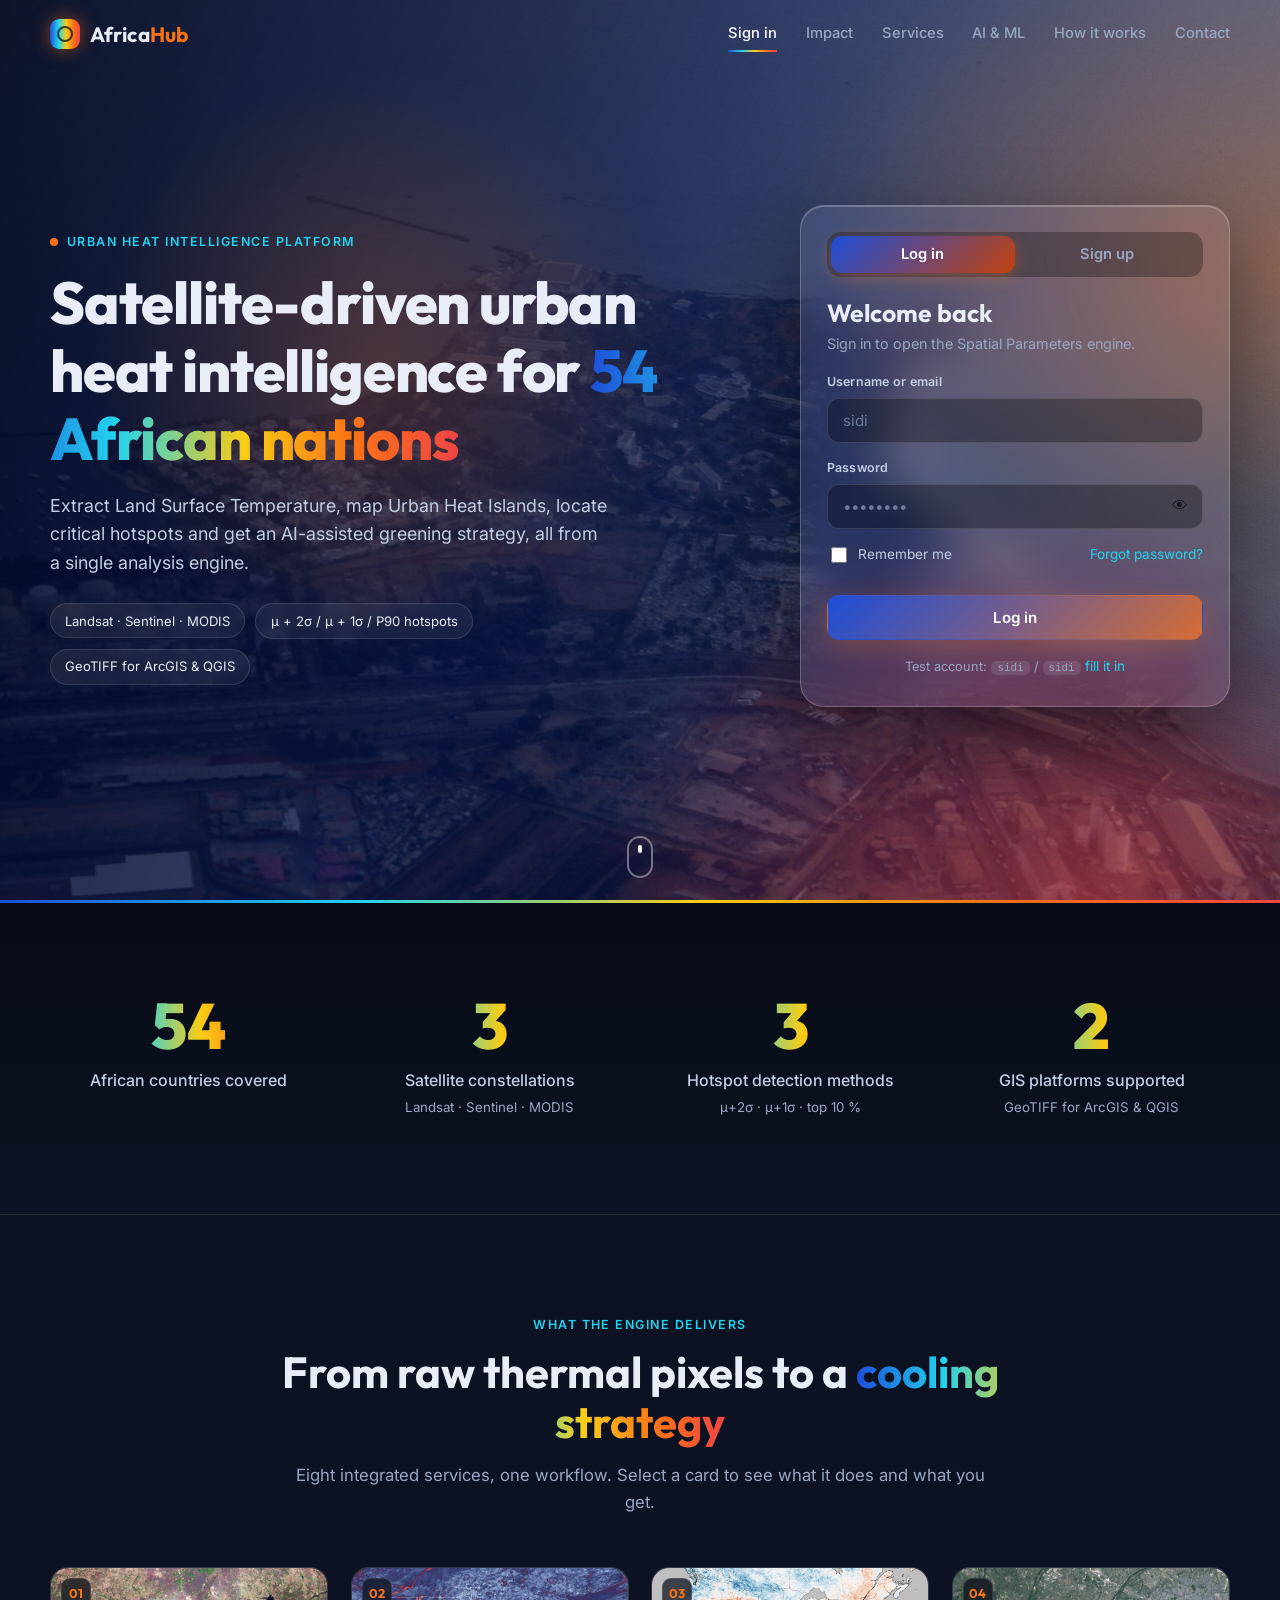
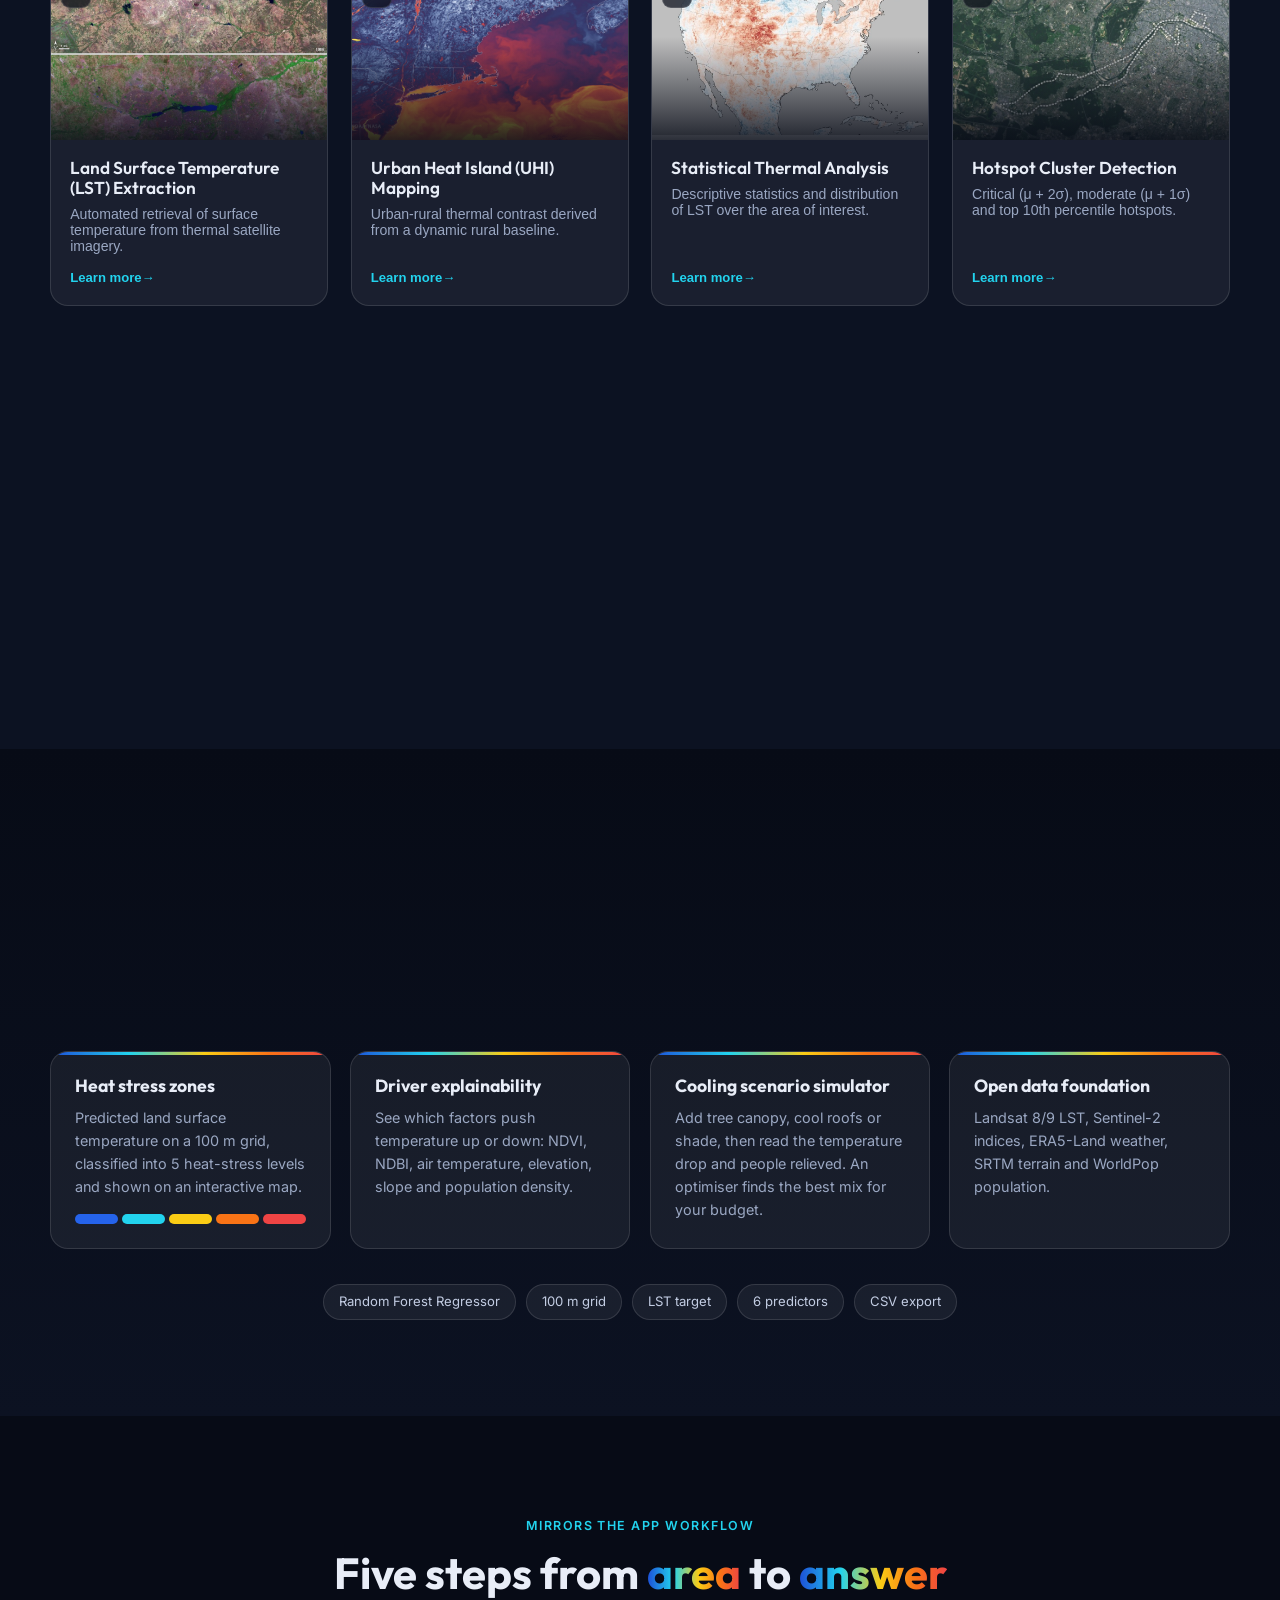
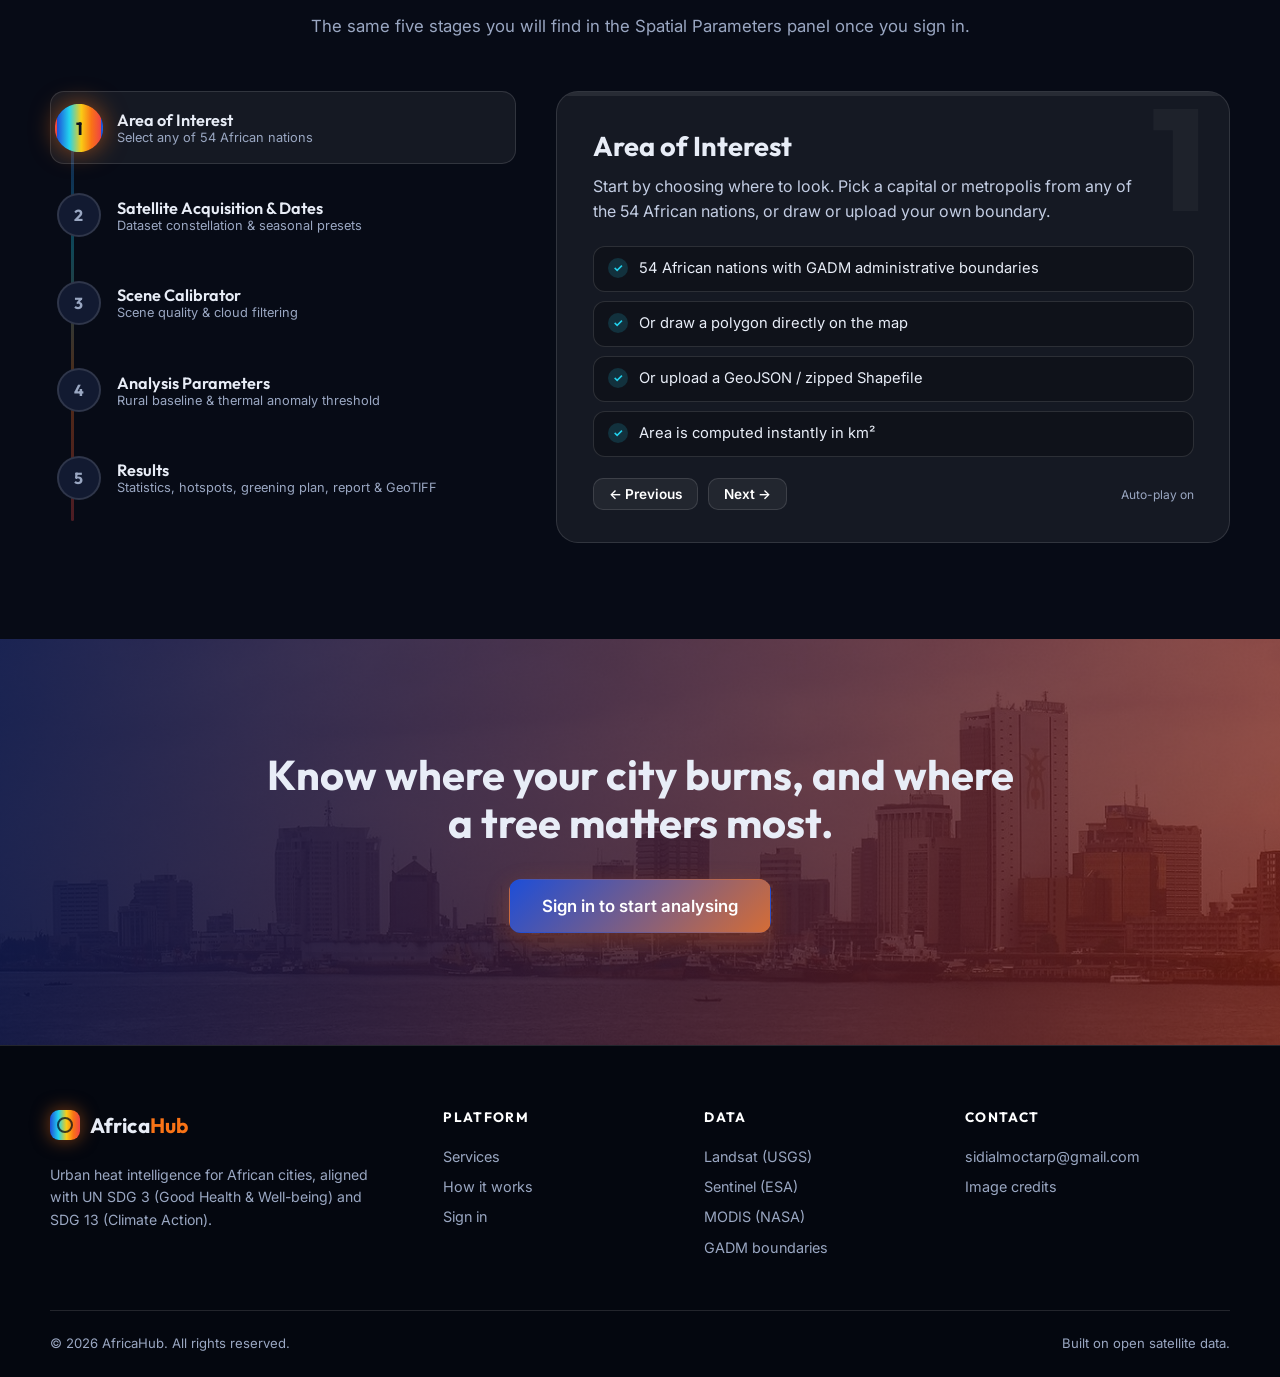
==== commit faed6496: "Version CSS/JS links so browsers load the latest map.js A cached older map.js (without the CARTO key" ====
--- a/index.html
+++ b/index.html
@@ -10,7 +10,7 @@
   <link rel="preconnect" href="https://fonts.gstatic.com" crossorigin>
   <link href="https://fonts.googleapis.com/css2?family=Outfit:wght@300;400;500;600;700;800&family=Inter:wght@300;400;500;600&display=swap" rel="stylesheet">
 
-  <link rel="stylesheet" href="css/landing.css">
+  <link rel="stylesheet" href="css/landing.css?v=20261024">
 </head>
 <body>
 
@@ -311,7 +311,7 @@
     </div>
   </div>
 
-  <script src="js/auth.js"></script>
-  <script src="js/landing.js"></script>
+  <script src="js/auth.js?v=20261024"></script>
+  <script src="js/landing.js?v=20261024"></script>
 </body>
 </html>
